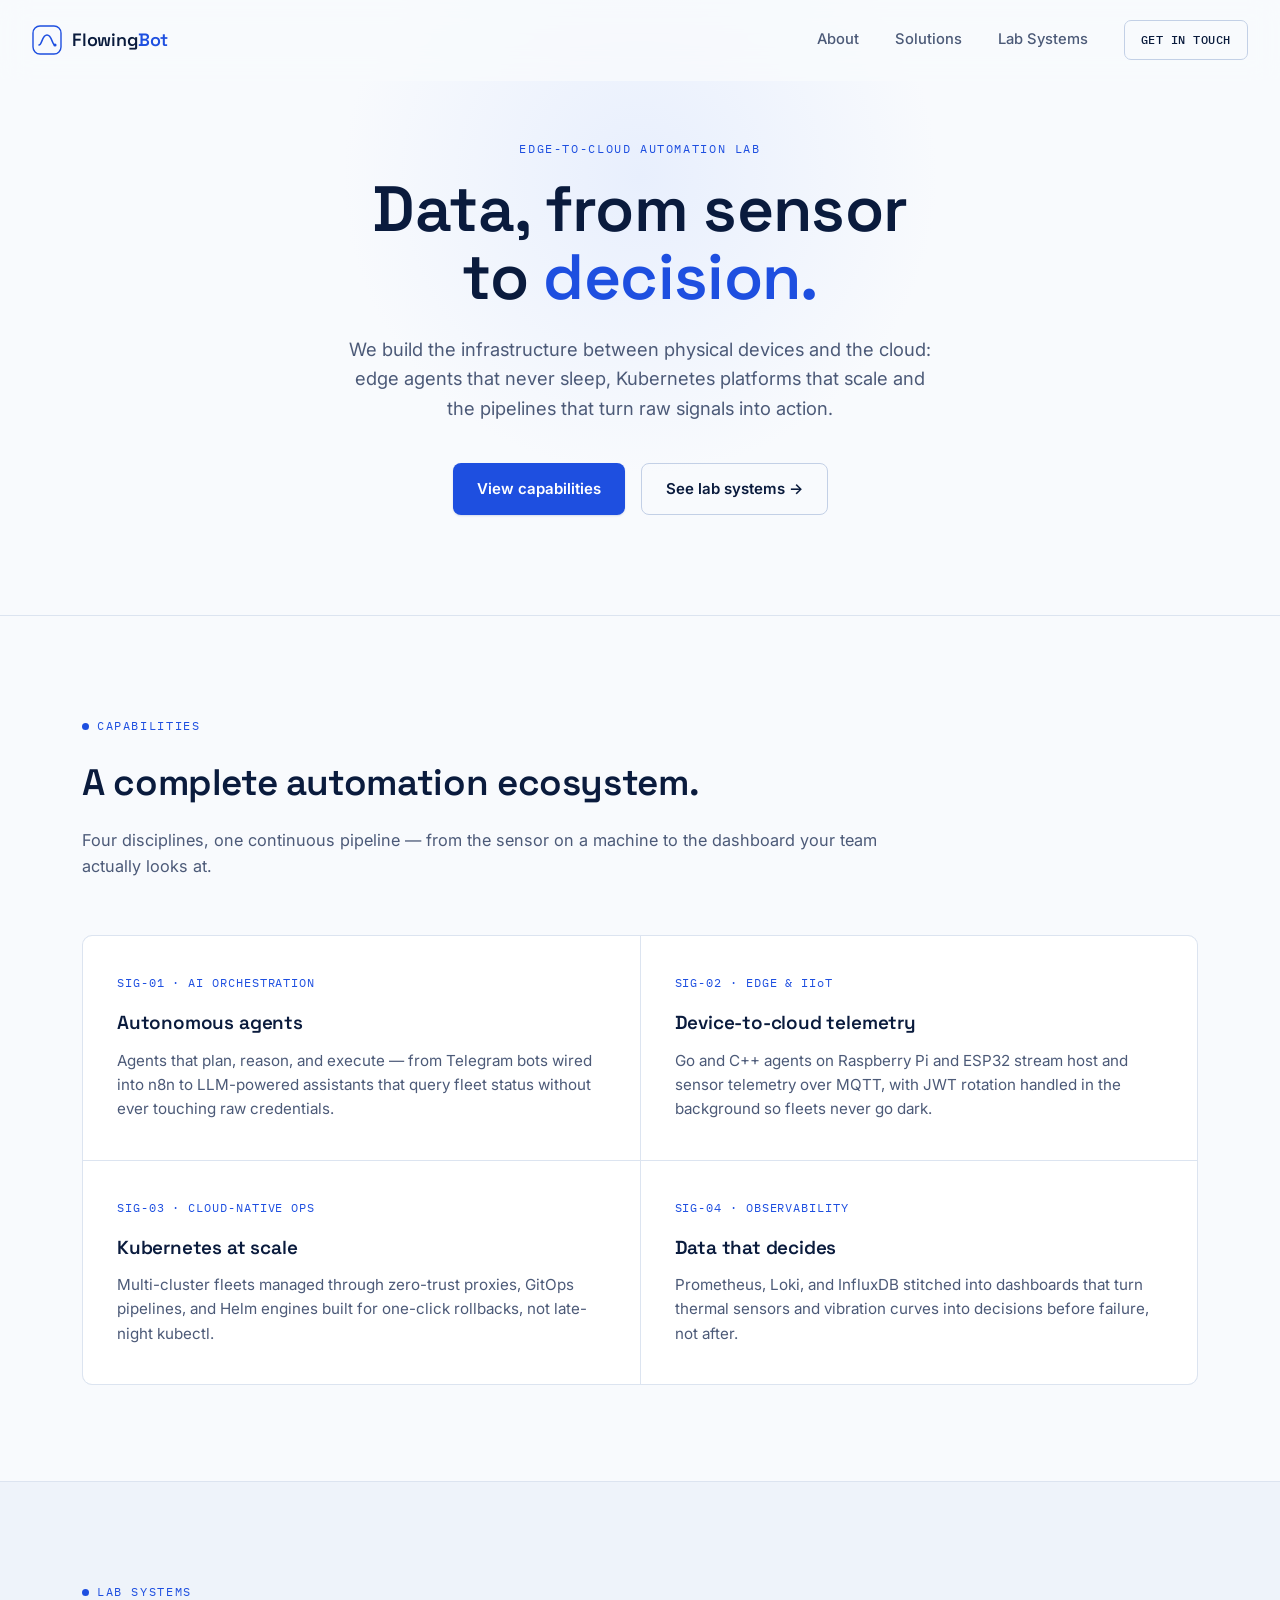
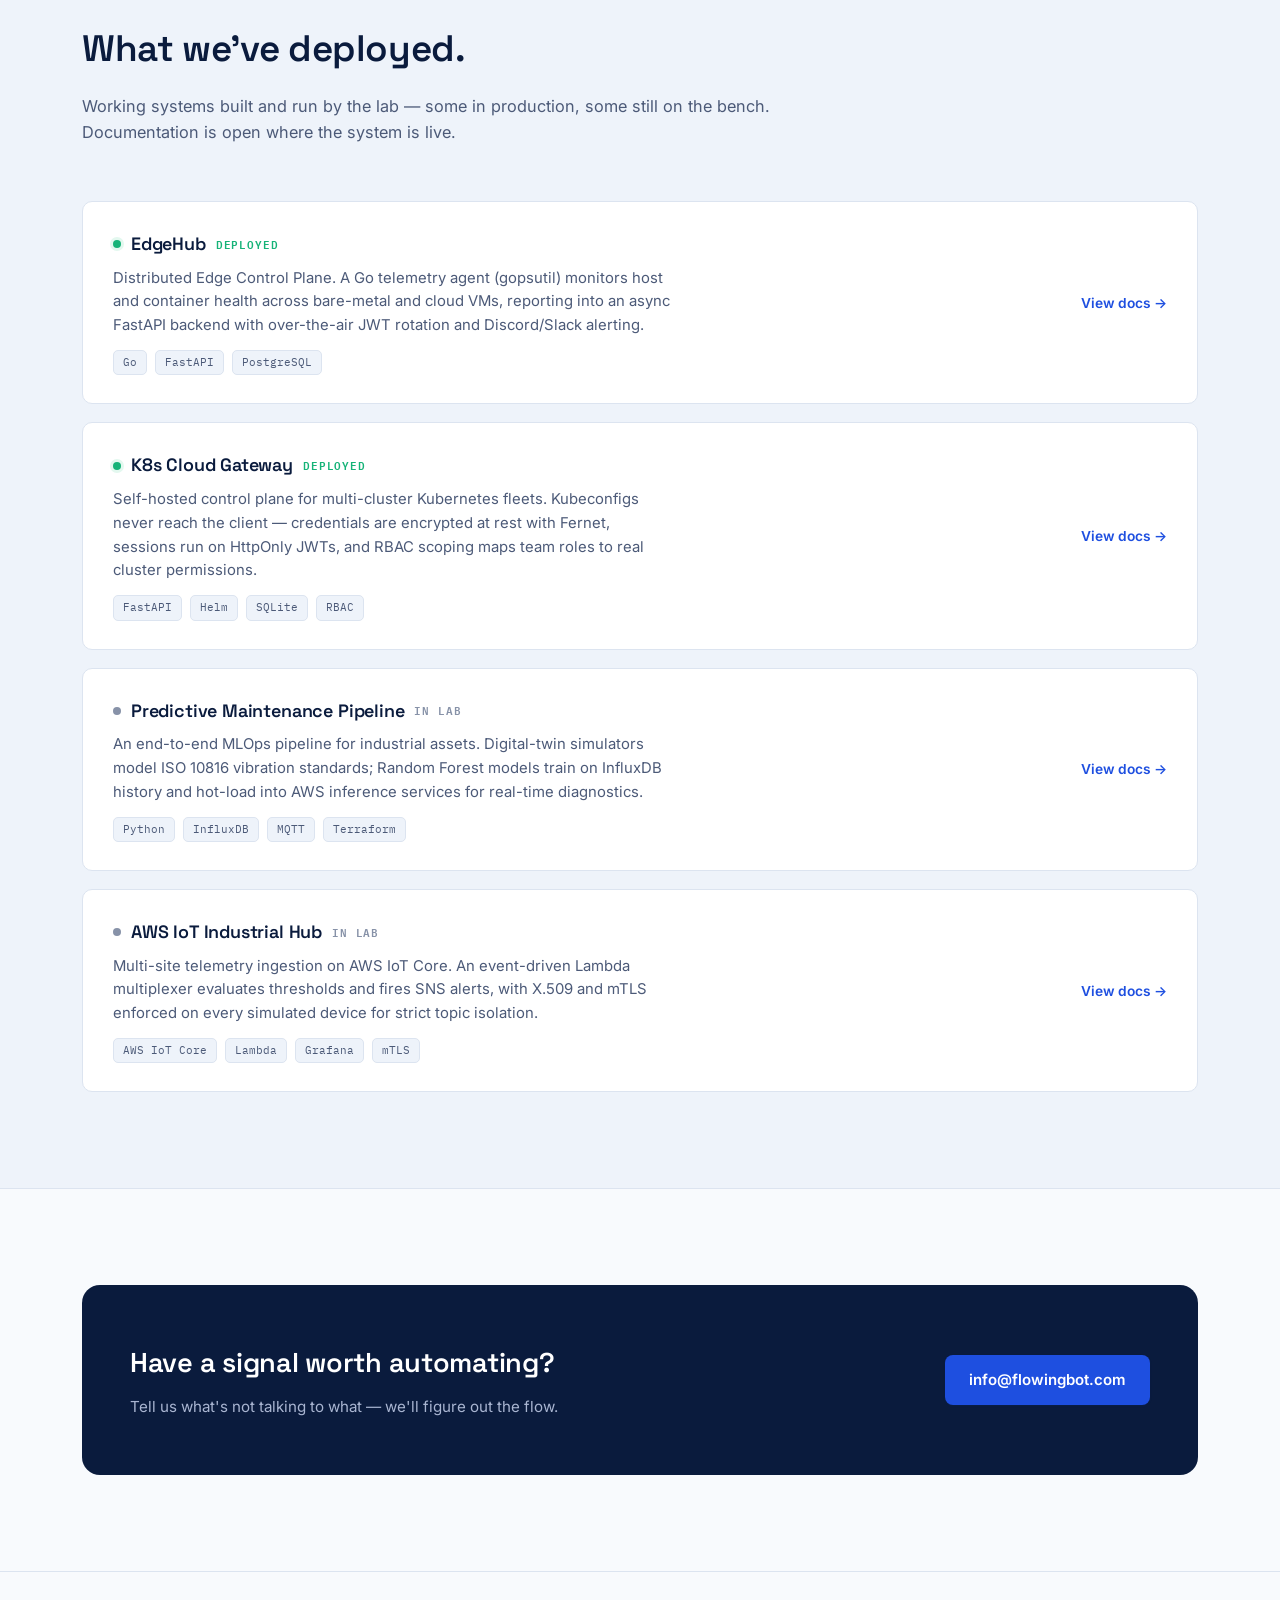
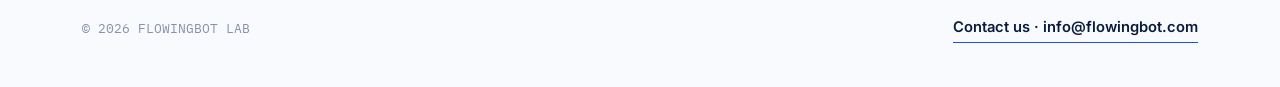
==== landing-page/index.html @ dabdbf65 "First commit: landing page" ====
<!DOCTYPE html>
<html lang="en">
<head>
<meta charset="UTF-8">
<meta name="viewport" content="width=device-width, initial-scale=1.0">
<title>FlowingBot — Edge-to-Cloud Automation Lab</title>
<meta name="description" content="FlowingBot designs the infrastructure between physical devices and the cloud — edge agents, Kubernetes platforms, and the automation pipelines that keep data moving.">
<link rel="icon" type="image/png" sizes="192x192" href="/logo.png">
<link rel="preconnect" href="https://fonts.googleapis.com">
<link href="https://fonts.googleapis.com/css2?family=Space+Grotesk:wght@500;600;700&family=Inter:wght@400;500;600&family=IBM+Plex+Mono:wght@400;500&display=swap" rel="stylesheet">
<link rel="stylesheet" href="style.css?v=6">
</head>
<body>

<nav id="site-nav">
    <a href="index.html" class="brand">
        <svg class="brand-mark" viewBox="0 0 30 30" fill="none">
            <rect x="1" y="1" width="28" height="28" rx="7" stroke="#1E4FE0" stroke-width="1.4"/>
            <path d="M7 20C10 20 10 10 15 10C20 10 20 20 23 20" stroke="#1E4FE0" stroke-width="1.6" stroke-linecap="round"/>
            <circle cx="23" cy="20" r="1.6" fill="#1E4FE0"/>
        </svg>
        <span class="brand-word">Flowing<span>Bot</span></span>
    </a>
    <button class="nav-toggle" id="navToggle" aria-label="Toggle menu" aria-expanded="false">
        <span></span><span></span>
    </button>
    <div class="nav-links" id="navLinks">
        <a href="about.html">About</a>
        <a href="#solutions">Solutions</a>
        <a href="#lab">Lab Systems</a>
        <a href="mailto:info@flowingbot.com" class="nav-cta">GET IN TOUCH</a>
    </div>
</nav>

<header class="hero">
    <div class="container hero-container">
        
        <span class="eyebrow">Edge-to-Cloud Automation Lab</span>
        <h1>Data, from sensor <br>to <span>decision.</span></h1>
        <p class="lede">We build the infrastructure between physical devices and the cloud: edge agents that never sleep, Kubernetes platforms that scale and the pipelines that turn raw signals into action.</p>
        
        <div class="hero-actions">
            <a href="#solutions" class="btn btn-primary">View capabilities</a>
            <a href="#lab" class="btn btn-ghost">See lab systems →</a>
        </div>
    </div>
</header>

<section id="solutions">
    <div class="container">
        <div class="section-head">
            <span class="eyebrow">Capabilities</span>
            <h2>A complete automation ecosystem.</h2>
            <p>Four disciplines, one continuous pipeline — from the sensor on a machine to the dashboard your team actually looks at.</p>
        </div>
        <div class="cap-grid">
            <div class="cap-card">
                <span class="cap-code">SIG-01 · AI ORCHESTRATION</span>
                <h3>Autonomous agents</h3>
                <p>Agents that plan, reason, and execute — from Telegram bots wired into n8n to LLM-powered assistants that query fleet status without ever touching raw credentials.</p>
            </div>
            <div class="cap-card">
                <span class="cap-code">SIG-02 · EDGE & IIoT</span>
                <h3>Device-to-cloud telemetry</h3>
                <p>Go and C++ agents on Raspberry Pi and ESP32 stream host and sensor telemetry over MQTT, with JWT rotation handled in the background so fleets never go dark.</p>
            </div>
            <div class="cap-card">
                <span class="cap-code">SIG-03 · CLOUD-NATIVE OPS</span>
                <h3>Kubernetes at scale</h3>
                <p>Multi-cluster fleets managed through zero-trust proxies, GitOps pipelines, and Helm engines built for one-click rollbacks, not late-night kubectl.</p>
            </div>
            <div class="cap-card">
                <span class="cap-code">SIG-04 · OBSERVABILITY</span>
                <h3>Data that decides</h3>
                <p>Prometheus, Loki, and InfluxDB stitched into dashboards that turn thermal sensors and vibration curves into decisions before failure, not after.</p>
            </div>
        </div>
    </div>
</section>

<section id="lab" class="lab-alt">
    <div class="container">
        <div class="section-head">
            <span class="eyebrow">Lab Systems</span>
            <h2>What we've deployed.</h2>
            <p>Working systems built and run by the lab — some in production, some still on the bench. Documentation is open where the system is live.</p>
        </div>
        <div class="lab-grid">
            <div class="lab-card">
                <div class="lab-card-main">
                    <h3><span class="status-dot is-online"></span>EdgeHub<span class="status-tag is-online">DEPLOYED</span></h3>
                    <p>Distributed Edge Control Plane. A Go telemetry agent (gopsutil) monitors host and container health across bare-metal and cloud VMs, reporting into an async FastAPI backend with over-the-air JWT rotation and Discord/Slack alerting.</p>
                    <div class="stack-tags"><span>Go</span><span>FastAPI</span><span>PostgreSQL</span></div>
                </div>
                <a href="https://andreaprozzo21.github.io/edge-hub/" class="lab-card-link" target="_blank" rel="noopener">View docs →</a>
            </div>

            <div class="lab-card">
                <div class="lab-card-main">
                    <h3><span class="status-dot is-online"></span>K8s Cloud Gateway<span class="status-tag is-online">DEPLOYED</span></h3>
                    <p>Self-hosted control plane for multi-cluster Kubernetes fleets. Kubeconfigs never reach the client — credentials are encrypted at rest with Fernet, sessions run on HttpOnly JWTs, and RBAC scoping maps team roles to real cluster permissions.</p>
                    <div class="stack-tags"><span>FastAPI</span><span>Helm</span><span>SQLite</span><span>RBAC</span></div>
                </div>
                <a href="https://andreaprozzo21.github.io/k8s-cloud-gateway/" class="lab-card-link">View docs →</a>
            </div>

            <div class="lab-card">
                <div class="lab-card-main">
                    <h3><span class="status-dot"></span>Predictive Maintenance Pipeline<span class="status-tag">IN LAB</span></h3>
                    <p>An end-to-end MLOps pipeline for industrial assets. Digital-twin simulators model ISO 10816 vibration standards; Random Forest models train on InfluxDB history and hot-load into AWS inference services for real-time diagnostics.</p>
                    <div class="stack-tags"><span>Python</span><span>InfluxDB</span><span>MQTT</span><span>Terraform</span></div>
                </div>
                <a href="https://github.com/AndreaProzzo21/Edge-Cloud-PdM-Pipeline" class="lab-card-link">View docs →</a>
            </div>

            <div class="lab-card">
                <div class="lab-card-main">
                    <h3><span class="status-dot"></span>AWS IoT Industrial Hub<span class="status-tag">IN LAB</span></h3>
                    <p>Multi-site telemetry ingestion on AWS IoT Core. An event-driven Lambda multiplexer evaluates thresholds and fires SNS alerts, with X.509 and mTLS enforced on every simulated device for strict topic isolation.</p>
                    <div class="stack-tags"><span>AWS IoT Core</span><span>Lambda</span><span>Grafana</span><span>mTLS</span></div>
                </div>
                <a href="https://github.com/AndreaProzzo21/AWS-IoTCore-Industrial-Hub" class="lab-card-link">View docs →</a>
            </div>
        </div>
    </div>
</section>

<section id="contacts">
    <div class="container">
        <div class="cta-band">
            <div>
                <h2>Have a signal worth automating?</h2>
                <p>Tell us what's not talking to what — we'll figure out the flow.</p>
            </div>
            <a href="mailto:info@flowingbot.com" class="btn btn-primary">info@flowingbot.com</a>
        </div>
    </div>
</section>

<footer>
    <div class="container footer-row">
        <span class="footer-brand">© 2026 FLOWINGBOT LAB</span>
        <a href="mailto:info@flowingbot.com" class="footer-mail">Contact us · info@flowingbot.com</a>
    </div>
</footer>

<script src="app.js"></script>
</body>
</html>
---- landing-page/style.css ----
/* ==========================================================================
   FlowingBot — Design tokens
   ========================================================================== */
:root {
    --paper: #F8FAFD;
    --paper-raised: #FFFFFF;
    --paper-alt: #EEF3FA;
    --line: #DCE4F0;
    --line-strong: #C3D0E6;

    --ink: #0A1B3D;
    --ink-soft: #4C5A78;
    --ink-faint: #8792A8;

    --blue: #1E4FE0;
    --blue-deep: #0B2C82;
    --blue-tint: #E8EFFD;

    --green: #16B378;
    --green-tint: #E3F8EF;

    --font-display: 'Space Grotesk', sans-serif;
    --font-body: 'Inter', sans-serif;
    --font-mono: 'IBM Plex Mono', monospace;

    --container: 1180px;
    --radius: 10px;
}

* { margin: 0; padding: 0; box-sizing: border-box; }
html { scroll-behavior: smooth; }

body {
    background: var(--paper);
    color: var(--ink);
    font-family: var(--font-body);
    line-height: 1.6;
    -webkit-font-smoothing: antialiased;
}

a { color: inherit; }
img, svg { display: block; max-width: 100%; }

.container {
    max-width: var(--container);
    margin: 0 auto;
    padding: 0 32px;
}

.eyebrow {
    font-family: var(--font-mono);
    font-size: 0.72rem;
    letter-spacing: 0.14em;
    text-transform: uppercase;
    color: var(--blue);
    display: inline-flex;
    align-items: center;
    gap: 8px;
    margin-bottom: 18px;
}

.eyebrow::before {
    content: "";
    width: 7px;
    height: 7px;
    border-radius: 50%;
    background: var(--blue);
}

h1, h2, h3, h4 {
    font-family: var(--font-display);
    font-weight: 600;
    color: var(--ink);
    letter-spacing: -0.01em;
}

:focus-visible {
    outline: 2px solid var(--blue);
    outline-offset: 3px;
    border-radius: 4px;
}

/* ==========================================================================
   Nav
   ========================================================================== */
nav {
    position: fixed;
    top: 0;
    width: 100%;
    z-index: 200;
    display: flex;
    align-items: center;
    justify-content: space-between;
    padding: 20px 32px;
    background: rgba(248, 250, 253, 0.82);
    backdrop-filter: blur(14px);
    border-bottom: 1px solid transparent;
    transition: border-color 0.25s, background 0.25s;
}

nav.is-scrolled {
    border-bottom-color: var(--line);
    background: rgba(248, 250, 253, 0.96);
}

.brand {
    display: flex;
    align-items: center;
    gap: 10px;
    text-decoration: none;
}

.brand-mark {
    width: 30px;
    height: 30px;
    flex-shrink: 0;
}

.brand-word {
    font-family: var(--font-display);
    font-weight: 600;
    font-size: 1.12rem;
    color: var(--ink);
    letter-spacing: -0.01em;
}

.brand-word span { color: var(--blue); }

.nav-links {
    display: flex;
    align-items: center;
    gap: 36px;
}

.nav-links a {
    text-decoration: none;
    color: var(--ink-soft);
    font-size: 0.92rem;
    font-weight: 500;
    transition: color 0.2s;
}

.nav-links a:hover { color: var(--blue); }

.nav-cta {
    font-family: var(--font-mono);
    font-size: 0.78rem !important;
    letter-spacing: 0.04em;
    color: var(--ink) !important;
    border: 1px solid var(--line-strong);
    padding: 9px 16px;
    border-radius: 7px;
    transition: border-color 0.2s, background 0.2s;
}

.nav-cta:hover {
    border-color: var(--blue);
    background: var(--blue-tint);
}

.nav-toggle {
    display: none;
    background: none;
    border: none;
    cursor: pointer;
    padding: 6px;
}

.nav-toggle span {
    display: block;
    width: 22px;
    height: 2px;
    background: var(--ink);
    margin: 5px 0;
}

/* ==========================================================================
   Buttons
   ========================================================================== */
.btn {
    display: inline-flex;
    align-items: center;
    gap: 8px;
    text-decoration: none;
    padding: 13px 24px;
    border-radius: 8px;
    font-weight: 600;
    font-size: 0.94rem;
    transition: transform 0.2s, box-shadow 0.2s, background 0.2s, border-color 0.2s;
}

.btn-primary {
    background: var(--blue);
    color: #fff;
    box-shadow: 0 1px 2px rgba(11, 44, 130, 0.15);
}

.btn-primary:hover {
    background: var(--blue-deep);
    box-shadow: 0 6px 18px rgba(30, 79, 224, 0.28);
    transform: translateY(-1px);
}

.btn-ghost {
    border: 1px solid var(--line-strong);
    color: var(--ink);
}

.btn-ghost:hover {
    border-color: var(--blue);
    color: var(--blue);
}

/* ==========================================================================
   Hero — STRICT BLOCK CENTERING (Niente due colonne!)
   ========================================================================== */
.hero {
    position: relative;
    padding: 140px 0 100px;
    border-bottom: 1px solid var(--line);
    background: var(--paper);
    overflow: hidden;
    
    /* FORZIAMO IL BLOCCO E IL TESTO CENTRATO */
    display: block !important;
    text-align: center !important;
}

/* Bagliore di sfondo */
.hero::before {
    content: "";
    position: absolute;
    top: -20%;
    left: 50%;
    transform: translateX(-50%);
    width: 600px;
    height: 600px;
    background: radial-gradient(circle, var(--blue-tint) 0%, rgba(255,255,255,0) 70%);
    z-index: 0;
    pointer-events: none;
}

.hero-container {
    position: relative;
    z-index: 1;
    max-width: 800px !important;
    
    /* FORZIAMO IL CONTAINER COME BLOCCO CENTRATO */
    display: block !important;
    margin: 0 auto !important;
}

/* Tutti i figli del container devono essere blocchi centrati */
.hero-container > * {
    display: block !important;
    margin-left: auto !important;
    margin-right: auto !important;
}

/* ==========================================================================
   Tipografia Hero
   ========================================================================== */
.hero h1 {
    font-size: clamp(2.8rem, 5vw, 4.2rem);
    line-height: 1.05;
    margin: 0 auto 24px auto !important;
}

.hero h1 span { 
    color: var(--blue); 
}

.hero .lede {
    font-size: 1.15rem;
    color: var(--ink-soft);
    max-width: 600px;
    margin: 0 auto 40px auto !important; /* Centra il paragrafo */
}

.hero-actions {
    display: flex !important; /* Questo serve solo ad affiancare i due bottoni */
    gap: 16px;
    flex-wrap: wrap;
    justify-content: center;
    margin: 0 auto !important;
}

/* ==========================================================================
   About Page Hero (Allineato a sinistra)
   ========================================================================== */
.about-hero {
    padding-bottom: 72px;
    text-align: left !important; /* Ripristina sinistra per about */
}

.about-hero::before {
    display: none;
}

.about-hero-container {
    max-width: 720px !important;
}

.about-hero-container > * {
    margin-left: 0 !important; /* Allinea tutto a sinistra */
}

/* ==========================================================================
   Sections (generic)
   ========================================================================== */
section { padding: 96px 0; }

.section-head {
    max-width: 800px;
    margin-bottom: 56px;
}

.section-head h2 {
    font-size: clamp(1.7rem, 3vw, 2.3rem);
    margin-bottom: 14px;
}

.section-head p {
    color: var(--ink-soft);
    font-size: 1.02rem;
}

/* --- Capability grid --- */
.cap-grid {
    display: grid;
    grid-template-columns: repeat(2, 1fr);
    gap: 1px;
    background: var(--line);
    border: 1px solid var(--line);
    border-radius: var(--radius);
    overflow: hidden;
}

.cap-card {
    background: var(--paper-raised);
    padding: 38px 34px;
    transition: background 0.2s;
}

.cap-card:hover { background: var(--paper-alt); }

.cap-code {
    font-family: var(--font-mono);
    font-size: 0.72rem;
    color: var(--blue);
    letter-spacing: 0.08em;
    margin-bottom: 16px;
    display: block;
}

.cap-card h3 {
    font-size: 1.18rem;
    margin-bottom: 10px;
}

.cap-card p {
    color: var(--ink-soft);
    font-size: 0.95rem;
}

/* --- Lab / projects --- */
.lab-alt { background: var(--paper-alt); border-top: 1px solid var(--line); border-bottom: 1px solid var(--line); }

.lab-grid {
    display: grid;
    gap: 18px;
}

.lab-card {
    background: var(--paper-raised);
    border: 1px solid var(--line);
    border-radius: var(--radius);
    padding: 28px 30px;
    display: grid;
    grid-template-columns: 1fr auto;
    gap: 24px;
    align-items: center;
}

.lab-card-main h3 {
    font-size: 1.12rem;
    margin-bottom: 8px;
    display: flex;
    align-items: center;
    gap: 10px;
}

.status-dot {
    width: 8px;
    height: 8px;
    border-radius: 50%;
    background: var(--ink-faint);
    flex-shrink: 0;
}

.status-dot.is-online {
    background: var(--green);
    box-shadow: 0 0 0 3px var(--green-tint);
}

.status-tag {
    font-family: var(--font-mono);
    font-size: 0.66rem;
    letter-spacing: 0.08em;
    color: var(--ink-faint);
    text-transform: uppercase;
}

.status-tag.is-online { color: var(--green); }

.lab-card-main p {
    color: var(--ink-soft);
    font-size: 0.93rem;
    max-width: 560px;
}

.lab-card-main .stack-tags {
    margin-top: 12px;
    display: flex;
    gap: 8px;
    flex-wrap: wrap;
}

.stack-tags span {
    font-family: var(--font-mono);
    font-size: 0.68rem;
    color: var(--ink-soft);
    background: var(--paper-alt);
    border: 1px solid var(--line);
    padding: 3px 9px;
    border-radius: 5px;
}

.lab-card-link {
    text-decoration: none;
    font-size: 0.86rem;
    font-weight: 600;
    color: var(--blue);
    white-space: nowrap;
    display: inline-flex;
    align-items: center;
    gap: 6px;
    transition: gap 0.2s;
}

.lab-card-link:hover { gap: 10px; }

/* --- CTA band --- */
.cta-band {
    background: var(--ink);
    border-radius: 18px;
    padding: 56px 48px;
    display: flex;
    align-items: center;
    justify-content: space-between;
    gap: 32px;
    flex-wrap: wrap;
}

.cta-band h2 {
    color: #fff;
    font-size: 1.7rem;
    max-width: 460px;
}

.cta-band p {
    color: #A9B5D1;
    margin-top: 10px;
    font-size: 0.95rem;
}

.cta-band .btn-primary {
    flex-shrink: 0;
}

/* ==========================================================================
   About page specifics
   ========================================================================== */
.approach {
    display: grid;
    grid-template-columns: repeat(4, 1fr);
    gap: 0;
    border-top: 1px solid var(--line);
    border-left: 1px solid var(--line);
}

.approach-step {
    border-right: 1px solid var(--line);
    border-bottom: 1px solid var(--line);
    padding: 30px 26px;
}

.approach-code {
    font-family: var(--font-mono);
    font-size: 0.7rem;
    color: var(--blue);
    letter-spacing: 0.08em;
    margin-bottom: 40px;
    display: block;
}

.approach-step h3 {
    font-size: 1.02rem;
    margin-bottom: 8px;
}

.approach-step p {
    font-size: 0.88rem;
    color: var(--ink-soft);
}

.stack-domain {
    margin-bottom: 30px;
}

.stack-domain-label {
    font-family: var(--font-mono);
    font-size: 0.68rem;
    letter-spacing: 0.1em;
    text-transform: uppercase;
    color: var(--ink-faint);
    margin-bottom: 12px;
}

.stack-pills {
    display: flex;
    flex-wrap: wrap;
    gap: 10px;
}

.stack-pills span {
    font-size: 0.87rem;
    font-weight: 500;
    background: var(--paper-raised);
    border: 1px solid var(--line);
    padding: 8px 15px;
    border-radius: 20px;
}

.values-grid {
    display: grid;
    grid-template-columns: repeat(3, 1fr);
    gap: 24px;
}

.value-card {
    background: var(--paper-raised);
    border: 1px solid var(--line);
    border-radius: var(--radius);
    padding: 32px;
}

.value-card h3 { font-size: 1.08rem; margin-bottom: 10px; }
.value-card p { color: var(--ink-soft); font-size: 0.93rem; }

/* ==========================================================================
   Footer
   ========================================================================== */
footer {
    border-top: 1px solid var(--line);
    padding: 44px 0;
}

.footer-row {
    display: flex;
    justify-content: space-between;
    align-items: center;
    flex-wrap: wrap;
    gap: 16px;
}

.footer-brand {
    font-family: var(--font-mono);
    font-size: 0.8rem;
    color: var(--ink-faint);
}

.footer-mail {
    text-decoration: none;
    font-weight: 600;
    font-size: 0.92rem;
    color: var(--ink);
    border-bottom: 1px solid var(--blue);
    padding-bottom: 2px;
    transition: color 0.2s;
}

.footer-mail:hover { color: var(--blue); }

/* ==========================================================================
   Responsive
   ========================================================================== */
@media (max-width: 900px) {
    .cap-grid { grid-template-columns: 1fr; }
    .approach { grid-template-columns: repeat(2, 1fr); }
    .values-grid { grid-template-columns: 1fr; }
    .lab-card { grid-template-columns: 1fr; align-items: start; }
}

@media (max-width: 720px) {
    .nav-links {
        position: fixed;
        top: 68px;
        left: 0;
        right: 0;
        background: var(--paper-raised);
        border-bottom: 1px solid var(--line);
        flex-direction: column;
        align-items: flex-start;
        padding: 20px 32px 26px;
        gap: 18px;
        transform: translateY(-8px);
        opacity: 0;
        pointer-events: none;
        transition: opacity 0.2s, transform 0.2s;
    }
    .nav-links.is-open { transform: translateY(0); opacity: 1; pointer-events: auto; }
    .nav-toggle { display: block; }
    .approach { grid-template-columns: 1fr; }
    .cta-band { flex-direction: column; align-items: flex-start; }
}

@media (prefers-reduced-motion: reduce) {
    * { animation-duration: 0.001ms !important; animation-iteration-count: 1 !important; transition-duration: 0.001ms !important; }
}
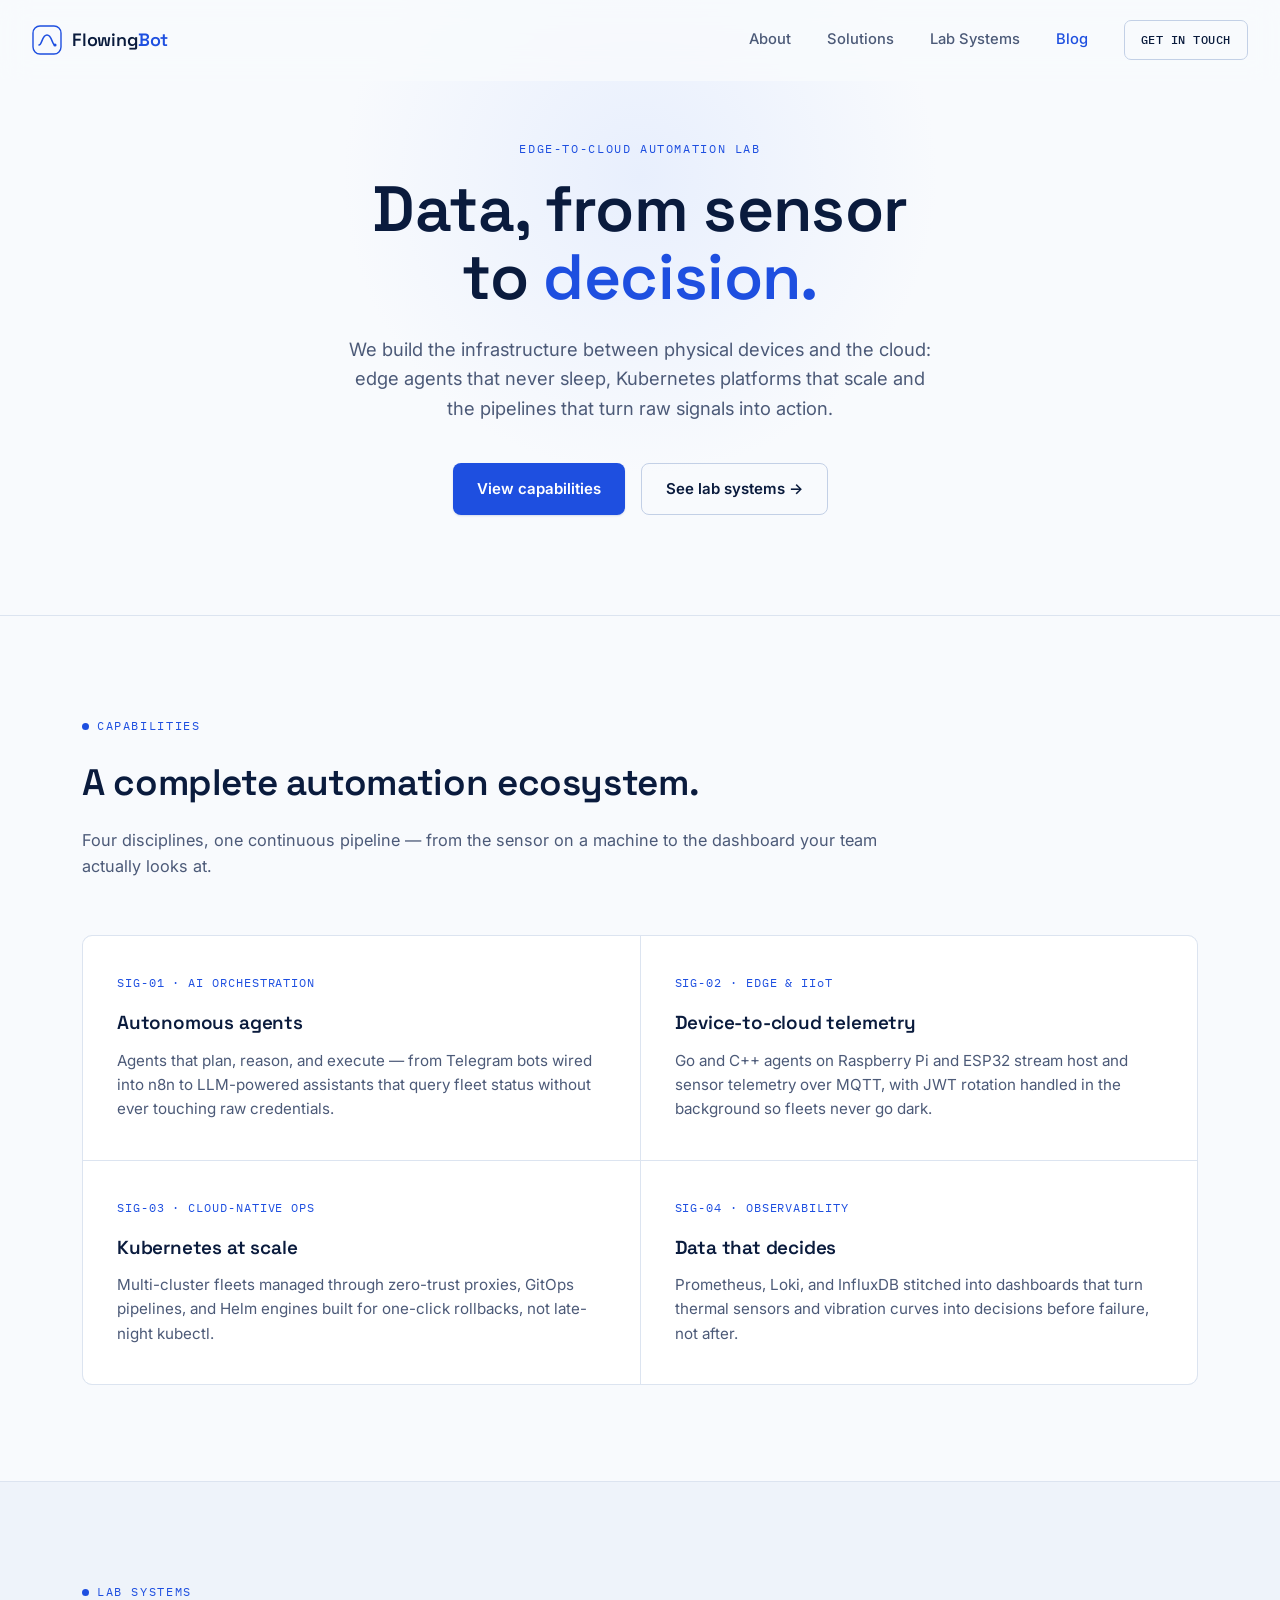
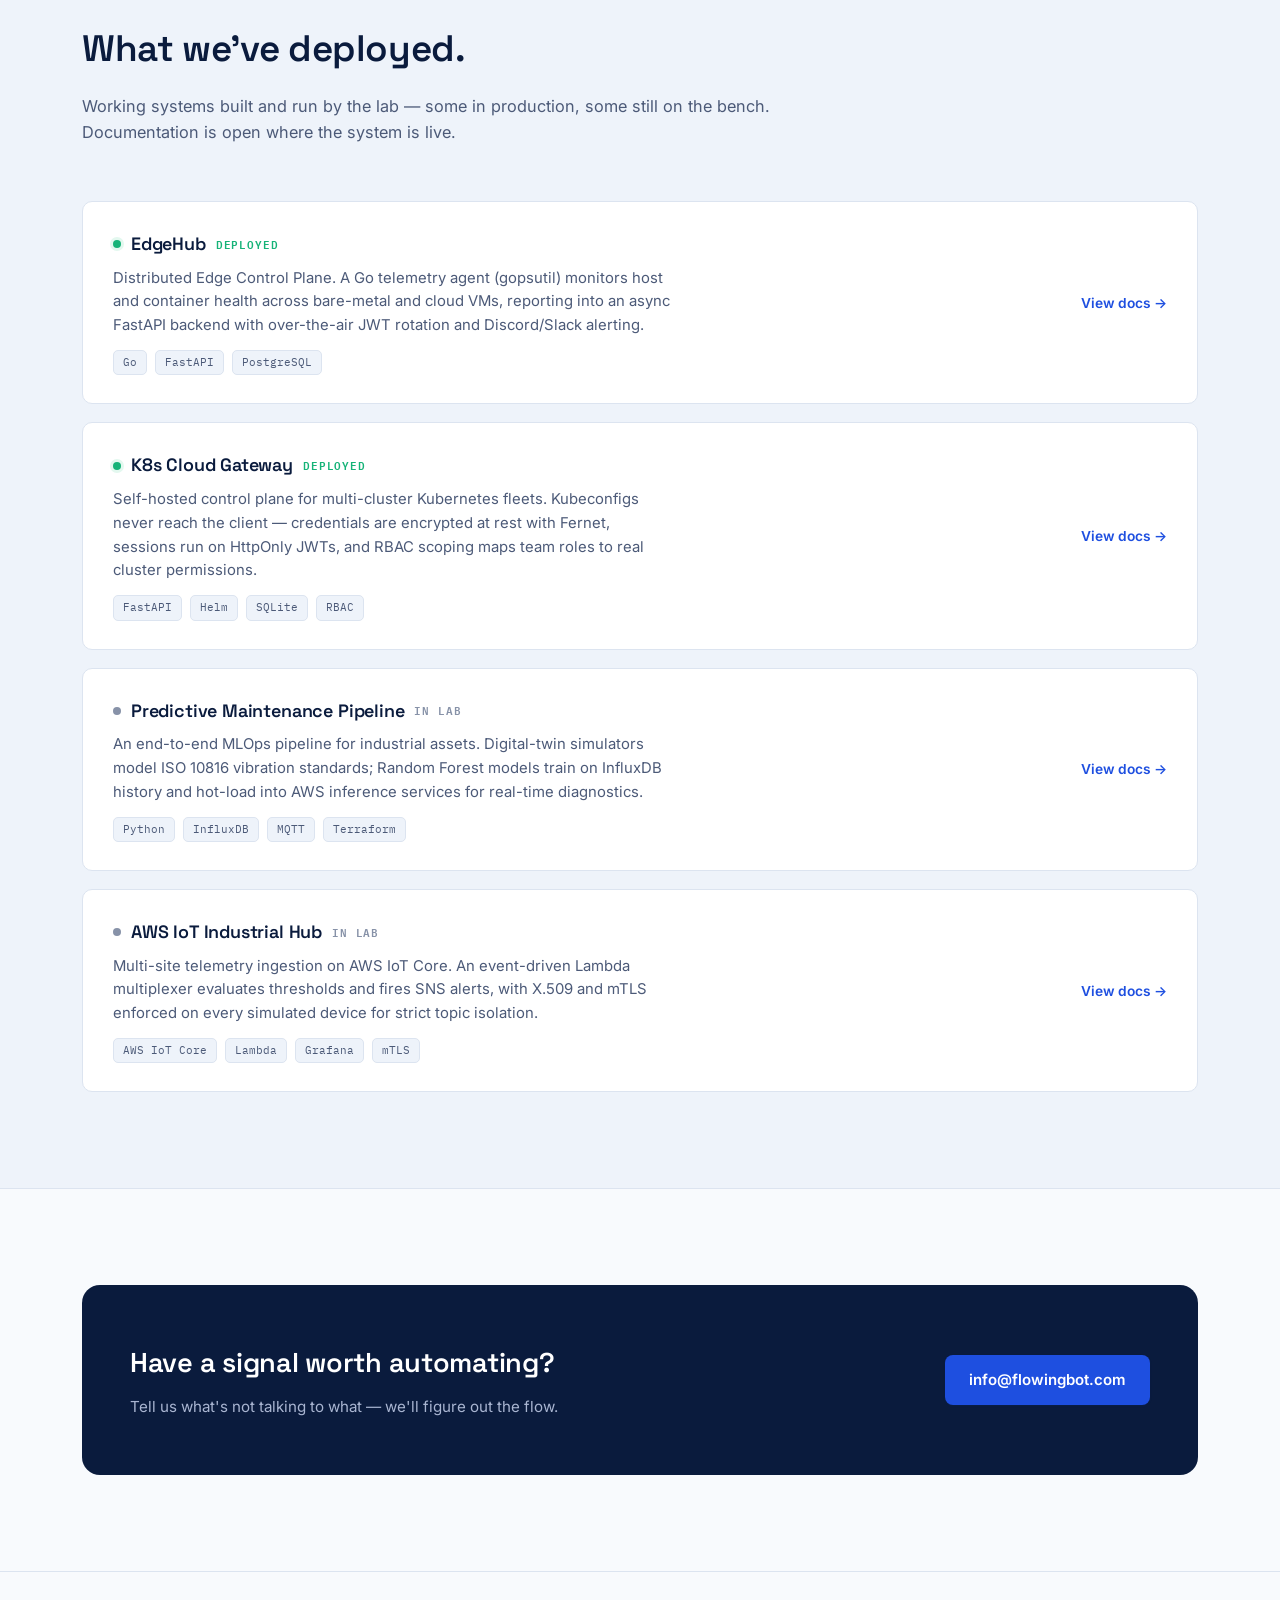
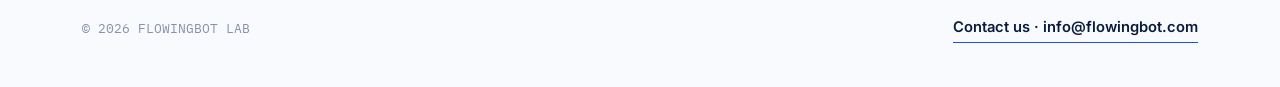
==== commit c1d50d54: "Added blog and first article" ====
--- a/landing-page/index.html
+++ b/landing-page/index.html
@@ -8,7 +8,7 @@
 <link rel="icon" type="image/png" sizes="192x192" href="/logo.png">
 <link rel="preconnect" href="https://fonts.googleapis.com">
 <link href="https://fonts.googleapis.com/css2?family=Space+Grotesk:wght@500;600;700&family=Inter:wght@400;500;600&family=IBM+Plex+Mono:wght@400;500&display=swap" rel="stylesheet">
-<link rel="stylesheet" href="style.css?v=6">
+<link rel="stylesheet" href="style.css?v=7">
 </head>
 <body>
 
@@ -28,6 +28,7 @@
         <a href="about.html">About</a>
         <a href="#solutions">Solutions</a>
         <a href="#lab">Lab Systems</a>
+        <a href="blog.html" style="color: var(--blue);">Blog</a>
         <a href="mailto:info@flowingbot.com" class="nav-cta">GET IN TOUCH</a>
     </div>
 </nav>
--- a/landing-page/style.css
+++ b/landing-page/style.css
@@ -627,4 +627,64 @@
 
 @media (prefers-reduced-motion: reduce) {
     * { animation-duration: 0.001ms !important; animation-iteration-count: 1 !important; transition-duration: 0.001ms !important; }
-}+}
+
+
+/* ==========================================================================
+   Blog & Article Styles (Aggiunte)
+   ========================================================================== */
+.article-header {
+    padding: 140px 0 40px;
+    border-bottom: 1px solid var(--line);
+    background: var(--paper);
+}
+
+.article-header-container {
+    max-width: 720px;
+    margin: 0 auto;
+    padding: 0 32px;
+}
+
+.article-meta {
+    font-family: var(--font-mono);
+    font-size: 0.85rem;
+    color: var(--ink-faint);
+    margin-bottom: 24px;
+    display: flex;
+    gap: 16px;
+    align-items: center;
+}
+
+.article-header h1 {
+    font-size: clamp(2.2rem, 4vw, 3.2rem);
+    line-height: 1.1;
+    margin-bottom: 24px;
+}
+
+.article-body {
+    max-width: 720px;
+    margin: 60px auto;
+    padding: 0 32px;
+    font-size: 1.08rem;
+    line-height: 1.7;
+    color: var(--ink-soft);
+}
+
+.article-body p {
+    margin-bottom: 24px;
+}
+
+.article-body h2 {
+    font-family: var(--font-display);
+    font-size: 1.6rem;
+    color: var(--ink);
+    margin: 48px 0 20px;
+}
+
+.giscus-wrapper {
+    max-width: 720px;
+    margin: 60px auto 100px;
+    padding: 0 32px;
+    border-top: 1px solid var(--line);
+    padding-top: 60px;
+}
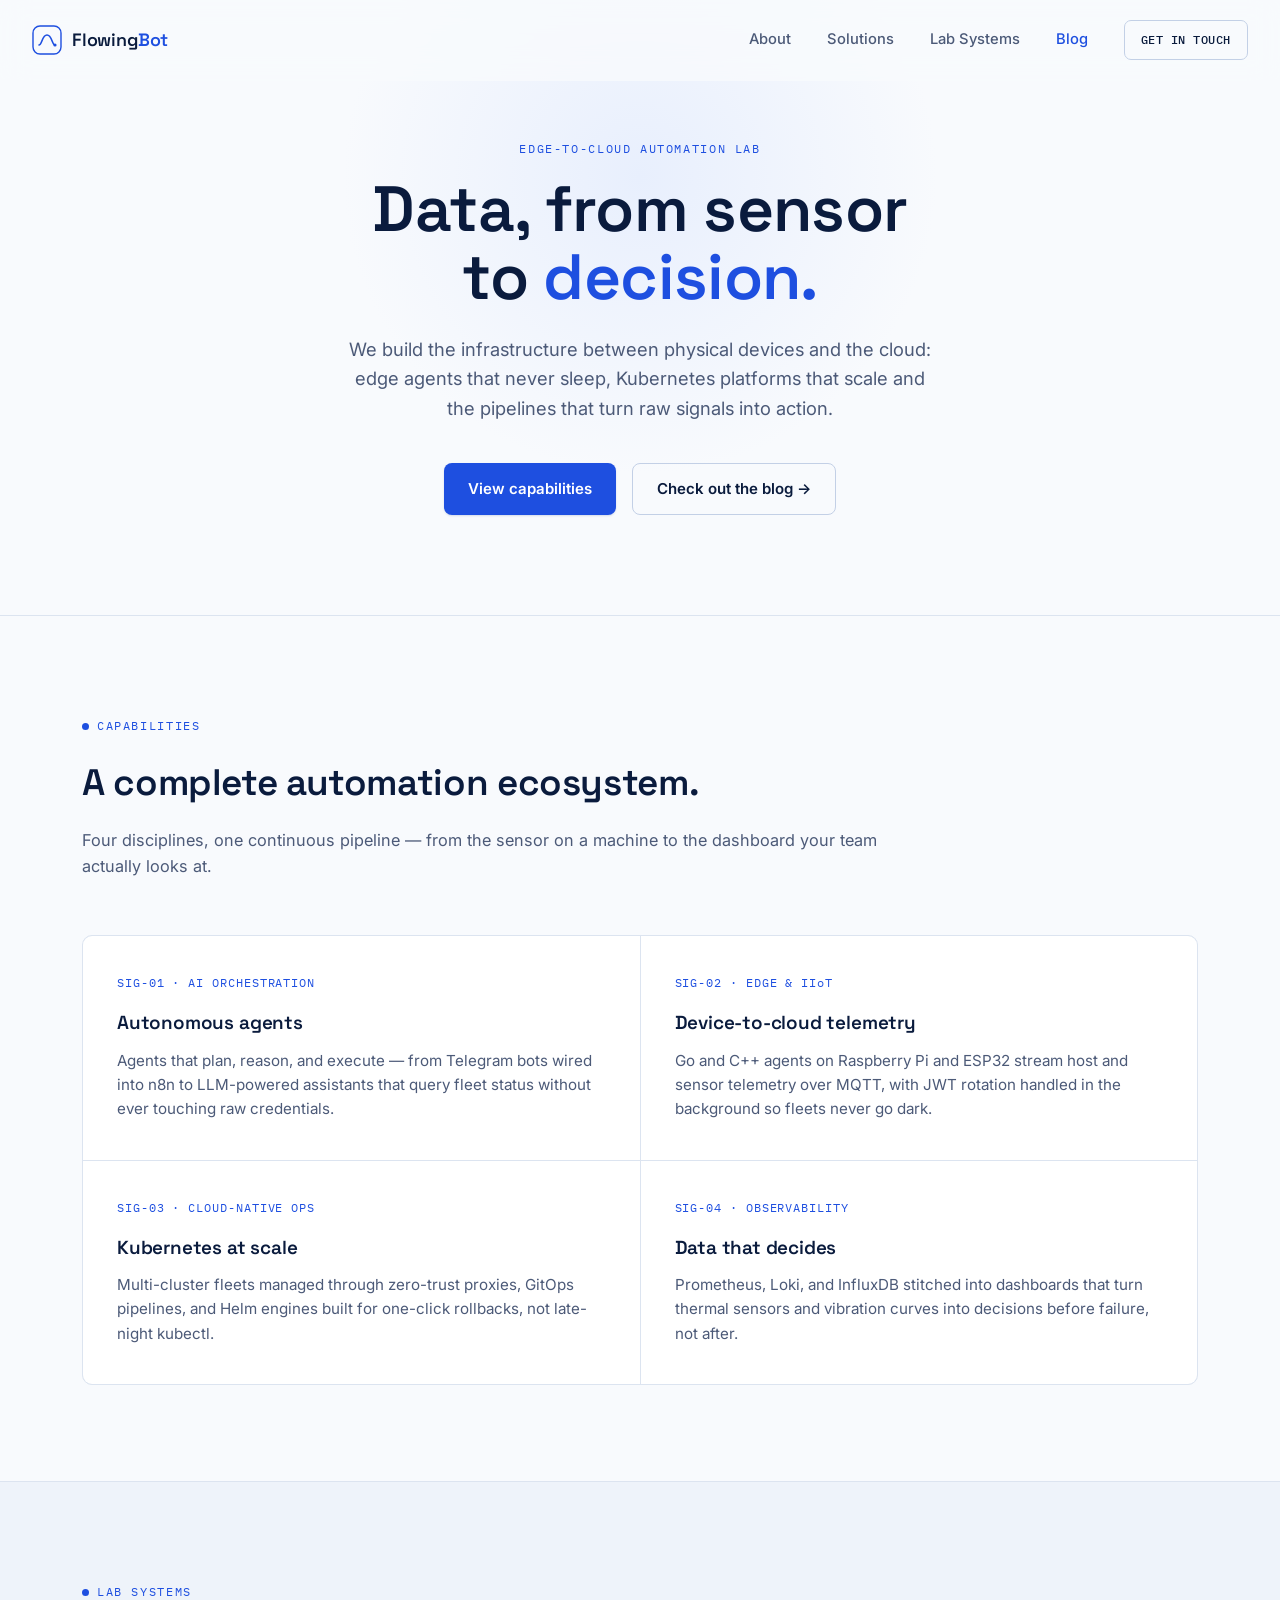
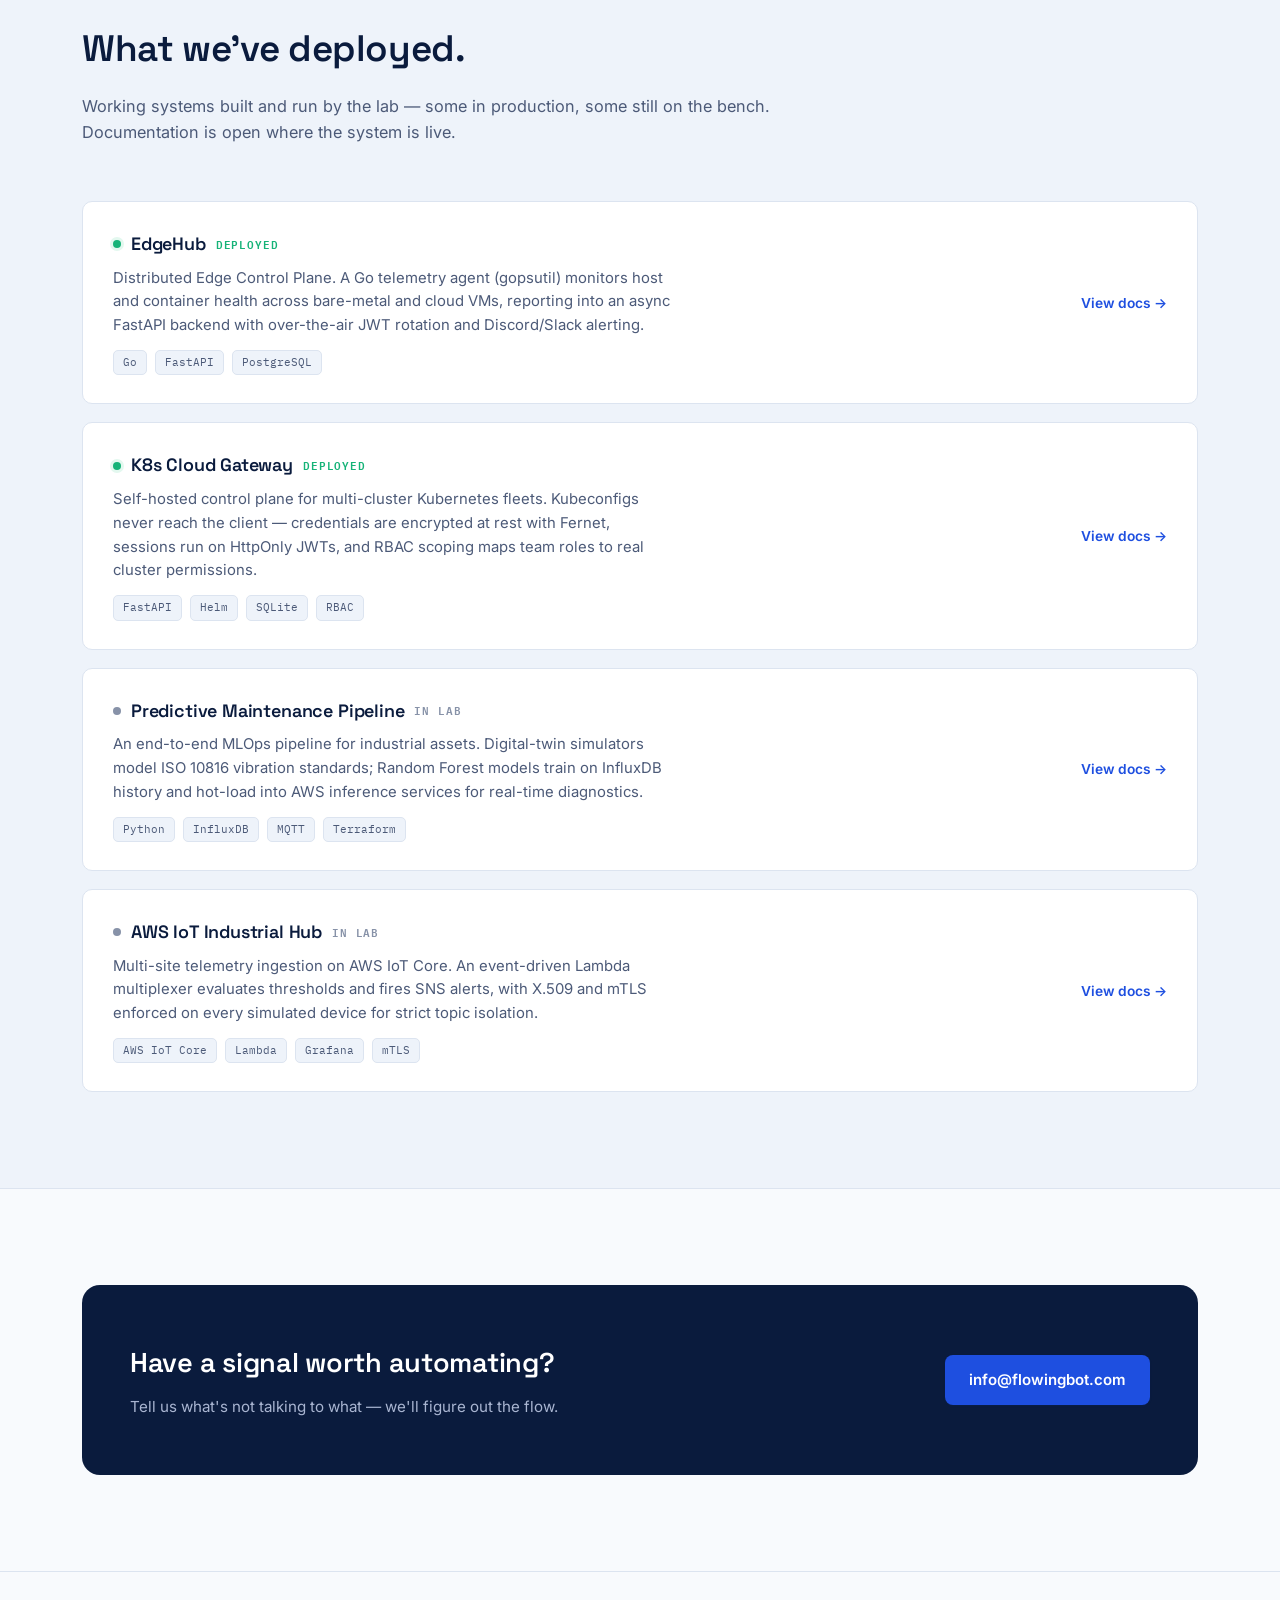
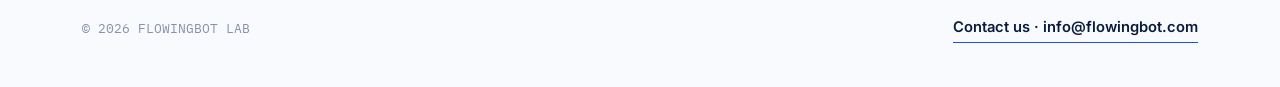
==== commit de5d0695: "Modified CTA blog" ====
--- a/landing-page/index.html
+++ b/landing-page/index.html
@@ -42,7 +42,7 @@
         
         <div class="hero-actions">
             <a href="#solutions" class="btn btn-primary">View capabilities</a>
-            <a href="#lab" class="btn btn-ghost">See lab systems →</a>
+            <a href="blog.html" class="btn btn-ghost">Check out the blog →</a>
         </div>
     </div>
 </header>
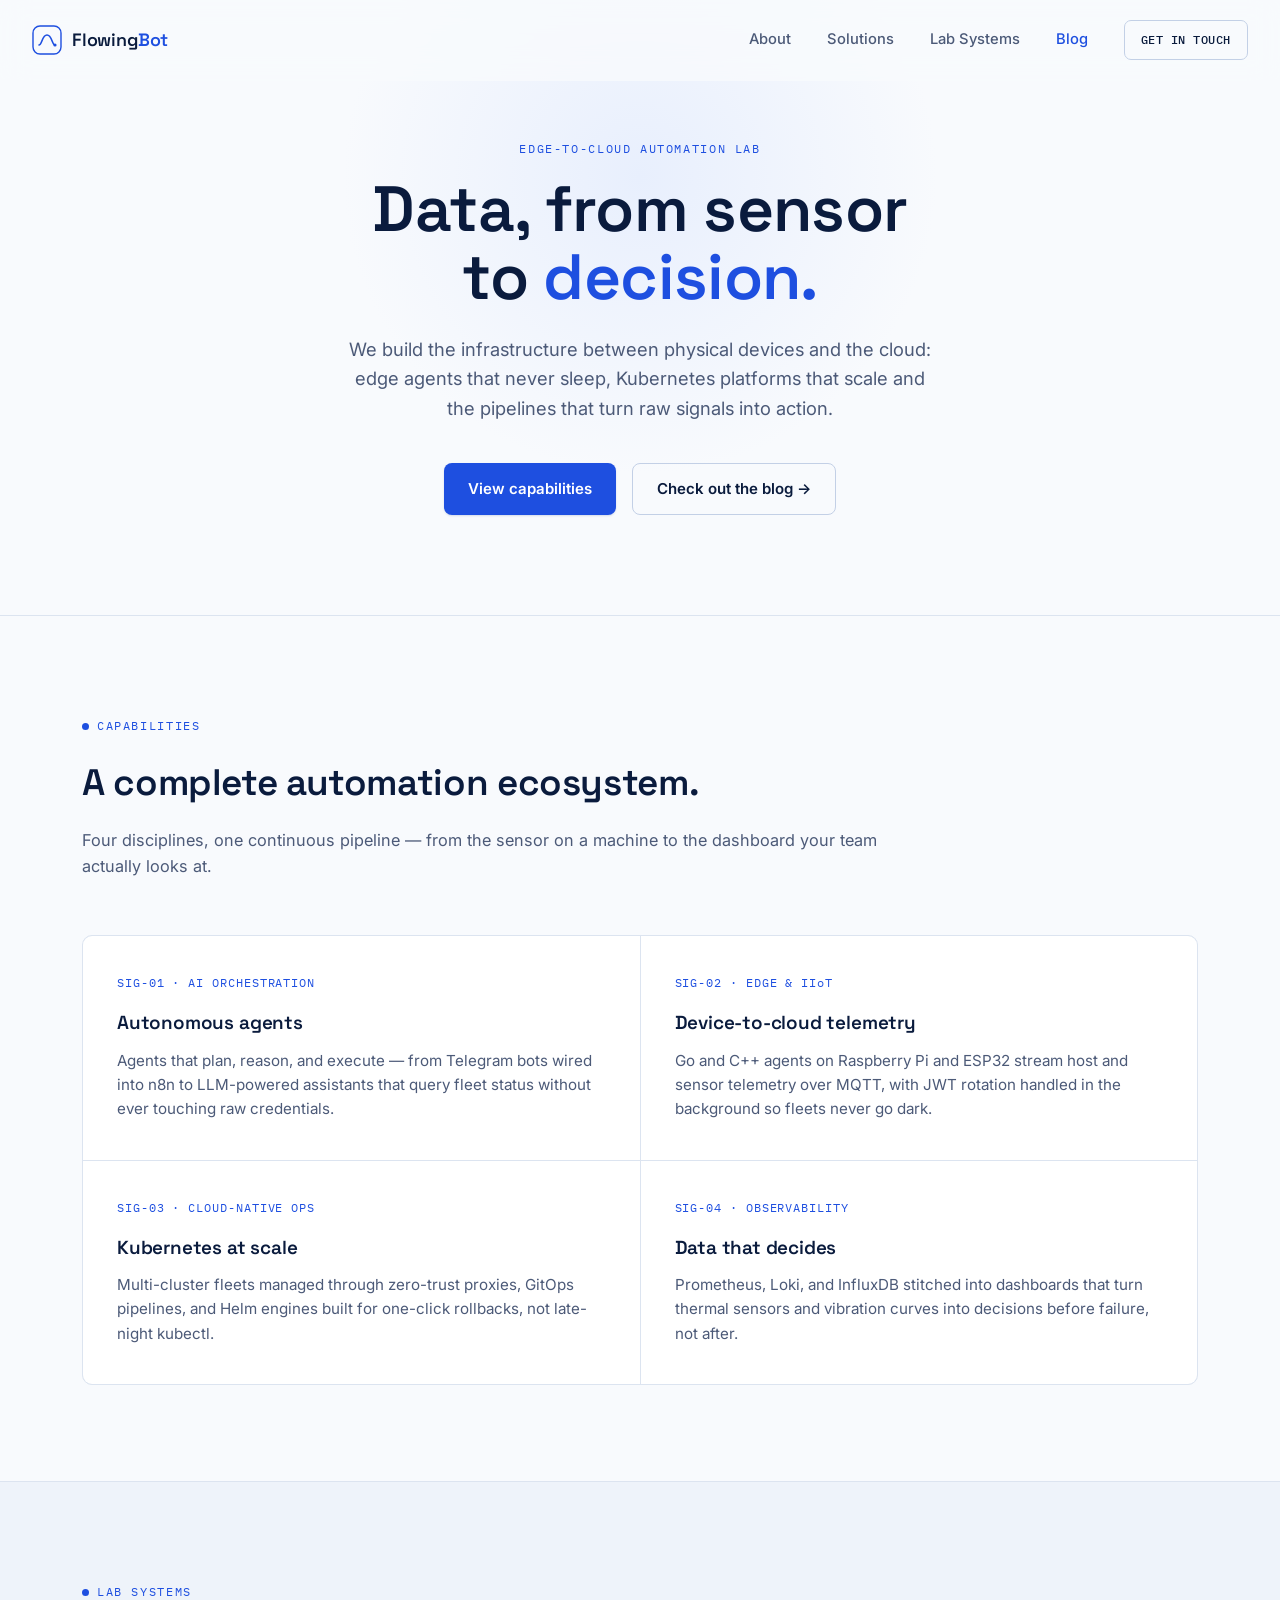
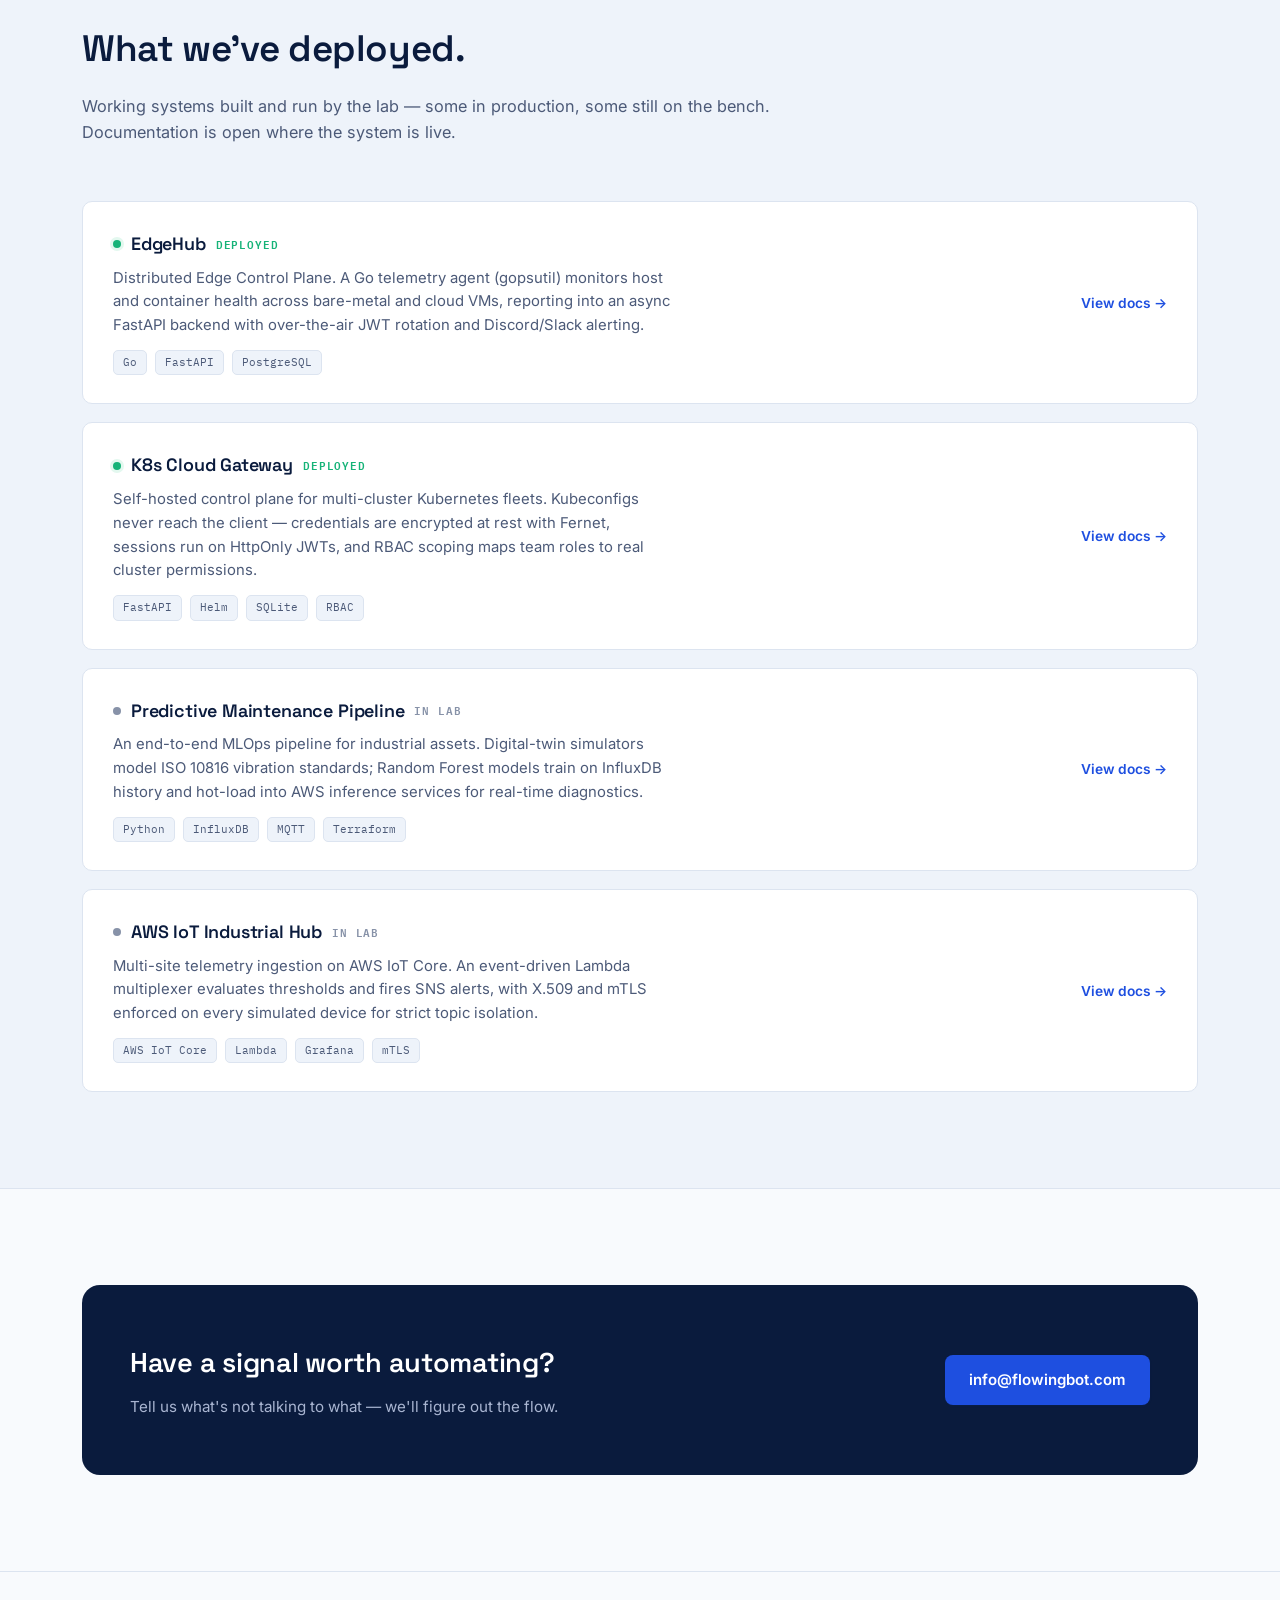
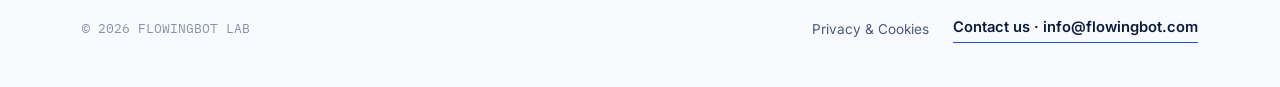
==== commit b3212ba6: "Added privacy href to all pages footer" ====
--- a/landing-page/index.html
+++ b/landing-page/index.html
@@ -141,7 +141,10 @@
 <footer>
     <div class="container footer-row">
         <span class="footer-brand">© 2026 FLOWINGBOT LAB</span>
-        <a href="mailto:info@flowingbot.com" class="footer-mail">Contact us · info@flowingbot.com</a>
+        <div style="display: flex; gap: 24px; align-items: center;">
+            <a href="privacy.html" style="font-size: 0.85rem; color: var(--ink-soft); text-decoration: none;">Privacy & Cookies</a>
+            <a href="mailto:info@flowingbot.com" class="footer-mail">Contact us · info@flowingbot.com</a>
+        </div>
     </div>
 </footer>
 
